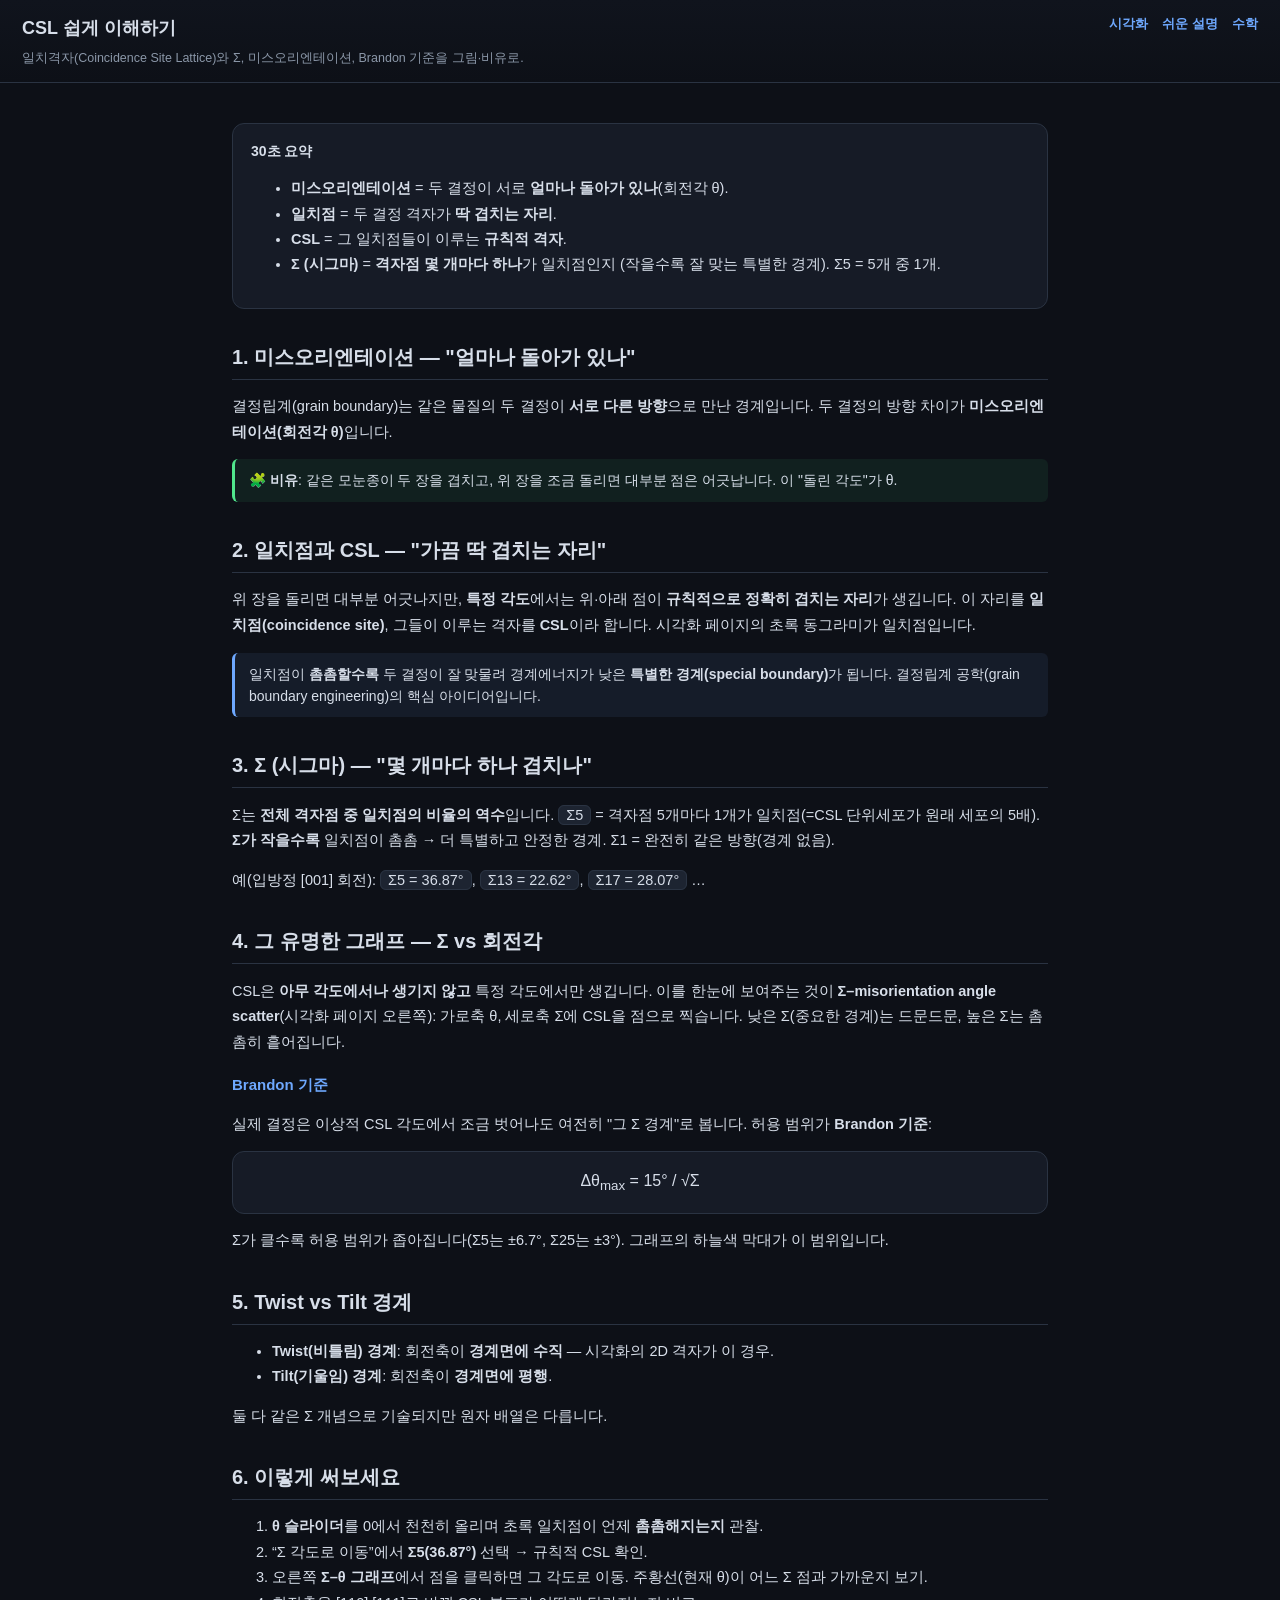
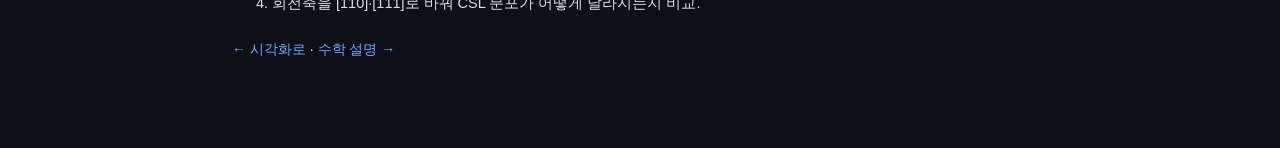
==== guide.html @ 299e8f2c "CSL concept site: 2D coincidence-lattice visualizer + Σ–θ scatter, guide, math Educational site for " ====
<!DOCTYPE html>
<html lang="ko">
<head>
<meta charset="UTF-8" />
<meta name="viewport" content="width=device-width, initial-scale=1.0" />
<title>CSL 쉽게 이해하기</title>
<link rel="stylesheet" href="css/style.css" />
</head>
<body class="docbody">
  <header>
    <h1>CSL 쉽게 이해하기
      <span class="nav"><a href="index.html">시각화</a><a href="guide.html">쉬운 설명</a><a href="math.html">수학</a></span>
    </h1>
    <p class="sub">일치격자(Coincidence Site Lattice)와 Σ, 미스오리엔테이션, Brandon 기준을 그림·비유로.</p>
  </header>
  <div class="doc">
    <div class="card"><b>30초 요약</b>
      <ul>
        <li><b>미스오리엔테이션</b> = 두 결정이 서로 <b>얼마나 돌아가 있나</b>(회전각 θ).</li>
        <li><b>일치점</b> = 두 결정 격자가 <b>딱 겹치는 자리</b>.</li>
        <li><b>CSL</b> = 그 일치점들이 이루는 <b>규칙적 격자</b>.</li>
        <li><b>Σ (시그마)</b> = <b>격자점 몇 개마다 하나</b>가 일치점인지 (작을수록 잘 맞는 특별한 경계). Σ5 = 5개 중 1개.</li>
      </ul>
    </div>

    <h2>1. 미스오리엔테이션 — "얼마나 돌아가 있나"</h2>
    <p>결정립계(grain boundary)는 같은 물질의 두 결정이 <b>서로 다른 방향</b>으로 만난 경계입니다. 두 결정의 방향 차이가 <b>미스오리엔테이션(회전각 θ)</b>입니다.</p>
    <div class="analogy">🧩 <b>비유</b>: 같은 모눈종이 두 장을 겹치고, 위 장을 조금 돌리면 대부분 점은 어긋납니다. 이 "돌린 각도"가 θ.</div>

    <h2>2. 일치점과 CSL — "가끔 딱 겹치는 자리"</h2>
    <p>위 장을 돌리면 대부분 어긋나지만, <b>특정 각도</b>에서는 위·아래 점이 <b>규칙적으로 정확히 겹치는 자리</b>가 생깁니다. 이 자리를 <b>일치점(coincidence site)</b>, 그들이 이루는 격자를 <b>CSL</b>이라 합니다. 시각화 페이지의 초록 동그라미가 일치점입니다.</p>
    <div class="tip">일치점이 <b>촘촘할수록</b> 두 결정이 잘 맞물려 경계에너지가 낮은 <b>특별한 경계(special boundary)</b>가 됩니다. 결정립계 공학(grain boundary engineering)의 핵심 아이디어입니다.</div>

    <h2>3. Σ (시그마) — "몇 개마다 하나 겹치나"</h2>
    <p>Σ는 <b>전체 격자점 중 일치점의 비율의 역수</b>입니다. <span class="kv">Σ5</span> = 격자점 5개마다 1개가 일치점(=CSL 단위세포가 원래 세포의 5배). <b>Σ가 작을수록</b> 일치점이 촘촘 → 더 특별하고 안정한 경계. Σ1 = 완전히 같은 방향(경계 없음).</p>
    <p>예(입방정 [001] 회전): <span class="kv">Σ5 = 36.87°</span>, <span class="kv">Σ13 = 22.62°</span>, <span class="kv">Σ17 = 28.07°</span> …</p>

    <h2>4. 그 유명한 그래프 — Σ vs 회전각</h2>
    <p>CSL은 <b>아무 각도에서나 생기지 않고</b> 특정 각도에서만 생깁니다. 이를 한눈에 보여주는 것이 <b>Σ–misorientation angle scatter</b>(시각화 페이지 오른쪽): 가로축 θ, 세로축 Σ에 CSL을 점으로 찍습니다. 낮은 Σ(중요한 경계)는 드문드문, 높은 Σ는 촘촘히 흩어집니다.</p>
    <h3>Brandon 기준</h3>
    <p>실제 결정은 이상적 CSL 각도에서 조금 벗어나도 여전히 "그 Σ 경계"로 봅니다. 허용 범위가 <b>Brandon 기준</b>:</p>
    <div class="card" style="text-align:center;font-size:16px">Δθ<sub>max</sub> = 15° / √Σ</div>
    <p>Σ가 클수록 허용 범위가 좁아집니다(Σ5는 ±6.7°, Σ25는 ±3°). 그래프의 하늘색 막대가 이 범위입니다.</p>

    <h2>5. Twist vs Tilt 경계</h2>
    <ul>
      <li><b>Twist(비틀림) 경계</b>: 회전축이 <b>경계면에 수직</b> — 시각화의 2D 격자가 이 경우.</li>
      <li><b>Tilt(기울임) 경계</b>: 회전축이 <b>경계면에 평행</b>.</li>
    </ul>
    <p>둘 다 같은 Σ 개념으로 기술되지만 원자 배열은 다릅니다.</p>

    <h2>6. 이렇게 써보세요</h2>
    <ol>
      <li><b>θ 슬라이더</b>를 0에서 천천히 올리며 초록 일치점이 언제 <b>촘촘해지는지</b> 관찰.</li>
      <li>“Σ 각도로 이동”에서 <b>Σ5(36.87°)</b> 선택 → 규칙적 CSL 확인.</li>
      <li>오른쪽 <b>Σ–θ 그래프</b>에서 점을 클릭하면 그 각도로 이동. 주황선(현재 θ)이 어느 Σ 점과 가까운지 보기.</li>
      <li>회전축을 [110]·[111]로 바꿔 CSL 분포가 어떻게 달라지는지 비교.</li>
    </ol>
    <a class="back" href="index.html">← 시각화로</a> · <a class="back" href="math.html">수학 설명 →</a>
  </div>
</body>
</html>
---- css/style.css ----
:root{
  --bg:#0d1017; --panel:#161b26; --panel2:#1d2431; --line:#2a3342;
  --txt:#d7dee9; --muted:#8b97a8; --a:#e88a3a; --b:#5aa0ff; --co:#50e68c; --accent:#6ea8fe;
}
*{box-sizing:border-box}
html,body{margin:0;height:100%}
body{background:var(--bg);color:var(--txt);
  font:14px/1.6 -apple-system,"Segoe UI","Noto Sans KR",sans-serif;display:flex;flex-direction:column}
a{color:var(--accent);text-decoration:none} a:hover{text-decoration:underline}
header{padding:14px 22px;border-bottom:1px solid var(--line);background:linear-gradient(180deg,#10141d,#0d1017)}
header h1{margin:0;font-size:18px}
header h1 .nav{float:right;font-size:13px;font-weight:600}
header h1 .nav a{margin-left:14px}
header .sub{margin:5px 0 0;color:var(--muted);font-size:12.5px}
main{flex:1;display:flex;min-height:0}
#controls{width:290px;flex-shrink:0;background:var(--panel);border-right:1px solid var(--line);
  overflow-y:auto;padding:6px 14px 24px}
#controls section{padding:12px 0;border-bottom:1px solid var(--line)}
#controls h2{font-size:12px;text-transform:uppercase;letter-spacing:.6px;color:var(--muted);margin:6px 0 10px}
label{display:block;margin:10px 0;font-size:13px}
.hint{color:var(--muted);font-size:11.5px;float:right}
input[type=range]{width:100%;margin-top:8px;accent-color:var(--accent)}
input[type=number],select{width:100%;background:var(--panel2);border:1px solid var(--line);
  color:var(--txt);border-radius:7px;padding:7px 9px;font-size:13px}
.chk{display:flex;align-items:center;gap:6px;font-size:13px;margin:5px 0}
button{background:var(--panel2);border:1px solid var(--line);color:var(--txt);border-radius:7px;
  padding:7px 10px;cursor:pointer;font-size:13px}
button:hover{border-color:var(--accent)}
#readout dl{display:grid;grid-template-columns:1fr auto;gap:4px 10px;margin:0}
#readout dt{color:var(--muted);font-size:12.5px} #readout dd{margin:0;text-align:right;font-variant-numeric:tabular-nums}
#stage{flex:1;display:flex;flex-direction:column;min-width:0;padding:12px;gap:12px;overflow:auto}
.pane{background:var(--panel);border:1px solid var(--line);border-radius:12px;padding:10px 12px}
.pane h3{margin:0 0 6px;font-size:13px;color:var(--muted);font-weight:600}
canvas{display:block;width:100%;background:#0b0e14;border-radius:8px;border:1px solid var(--line)}
#cvLat{height:440px;cursor:grab} #cvLat:active{cursor:grabbing}
#cvScatter{height:340px}
.legend{display:flex;gap:16px;flex-wrap:wrap;font-size:12px;color:var(--muted);margin-top:6px}
.legend i{display:inline-block;width:10px;height:10px;border-radius:50%;vertical-align:-1px;margin-right:5px}
.legend .a{background:var(--a)} .legend .b{background:var(--b)}
.legend .co{background:transparent;border:2px solid var(--co)}
/* doc pages (guide/math) */
.doc{max-width:860px;margin:0 auto;padding:26px 22px 80px;display:block}
.doc h2{font-size:20px;margin:32px 0 10px;border-bottom:1px solid var(--line);padding-bottom:6px}
.doc h3{font-size:15px;color:var(--accent);margin:18px 0 6px}
.doc p,.doc li{font-size:14.5px;line-height:1.75}
.card{background:var(--panel);border:1px solid var(--line);border-radius:12px;padding:16px 18px;margin:14px 0}
.tip{background:rgba(110,168,254,.08);border-left:3px solid var(--accent);border-radius:6px;padding:10px 14px;margin:12px 0}
.analogy{background:rgba(80,230,140,.07);border-left:3px solid var(--co);border-radius:6px;padding:10px 14px;margin:12px 0}
.kv{background:var(--panel2);border:1px solid var(--line);border-radius:6px;padding:1px 7px;font-variant-numeric:tabular-nums}
.doc table{width:100%;border-collapse:collapse;margin:12px 0;font-size:13.5px}
.doc th,.doc td{text-align:left;padding:7px 9px;border-bottom:1px solid var(--line)}
.doc th{color:var(--muted)}
.back{display:inline-block;margin:8px 0;color:var(--accent)}
body.docbody{display:block;overflow-y:auto}
@media (max-width:820px){ main{flex-direction:column} #controls{width:100%;max-height:44%} }
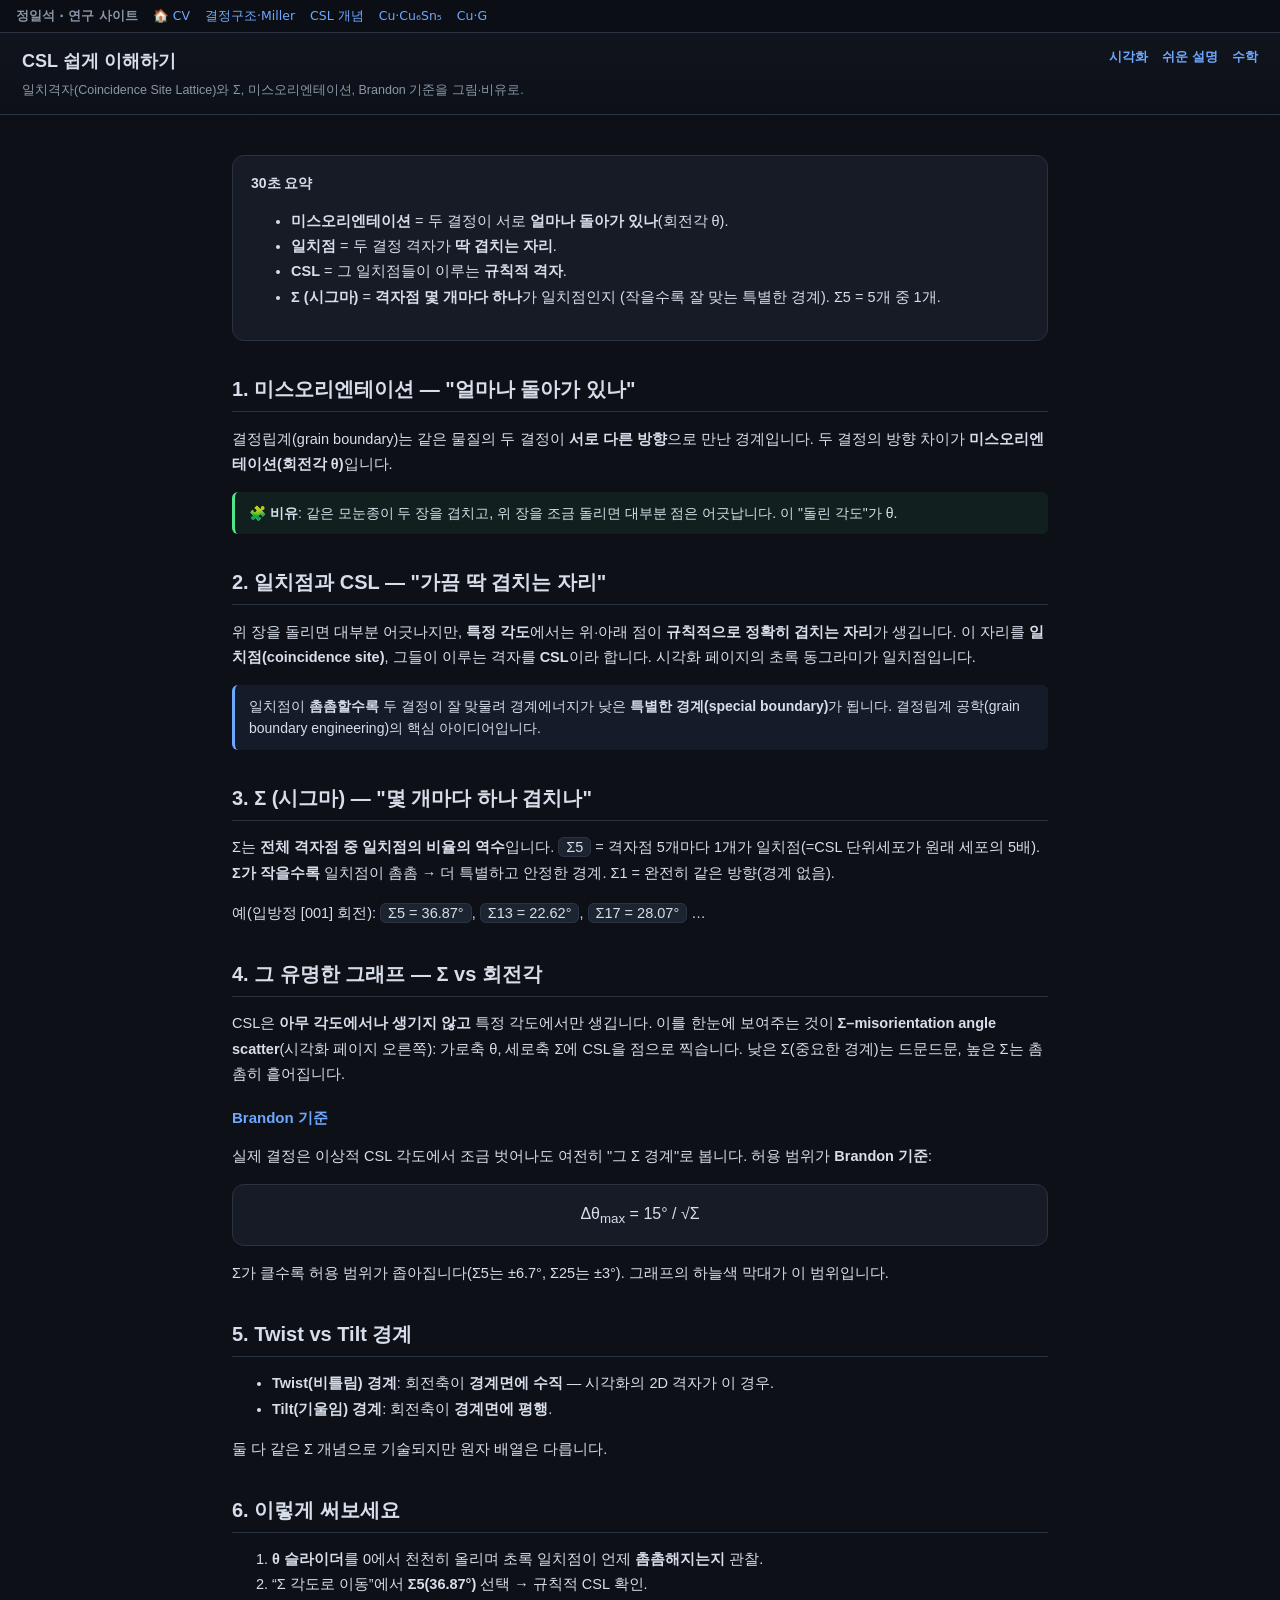
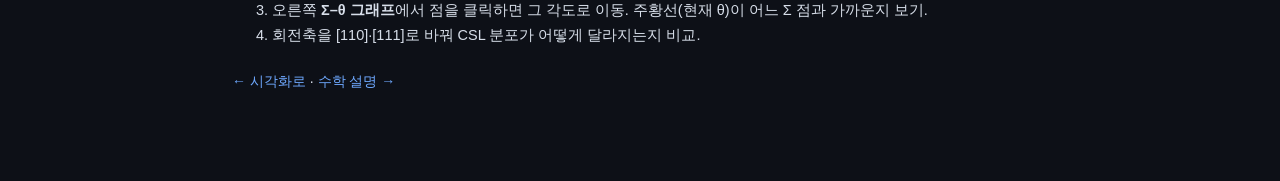
==== commit 55096862: "Add cross-site portal navigation Co-Authored-By: Claude Opus 4.8 <noreply@anthropic.com>" ====
--- a/guide.html
+++ b/guide.html
@@ -7,6 +7,15 @@
 <link rel="stylesheet" href="css/style.css" />
 </head>
 <body class="docbody">
+<!--portal-nav-->
+<nav style="background:#0b0e14;border-bottom:1px solid #2a3342;padding:7px 16px;font:12.5px/1.4 system-ui,'Noto Sans KR',sans-serif;display:flex;gap:6px 15px;flex-wrap:wrap;align-items:center">
+<b style="color:#8b97a8">정일석 · 연구 사이트</b>
+<a style="color:#6ea8fe;text-decoration:none" href="https://mureds.github.io/">🏠 CV</a>
+<a style="color:#6ea8fe;text-decoration:none" href="https://mureds.github.io/crystal_basics/">결정구조·Miller</a>
+<a style="color:#6ea8fe;text-decoration:none" href="https://mureds.github.io/csl_concept/">CSL 개념</a>
+<a style="color:#6ea8fe;text-decoration:none" href="https://mureds.github.io/csl_cu_cu6sn5/">Cu·Cu₆Sn₅</a>
+<a style="color:#6ea8fe;text-decoration:none" href="https://mureds.github.io/csl_cu_g/">Cu·G</a>
+</nav>
   <header>
     <h1>CSL 쉽게 이해하기
       <span class="nav"><a href="index.html">시각화</a><a href="guide.html">쉬운 설명</a><a href="math.html">수학</a></span>
